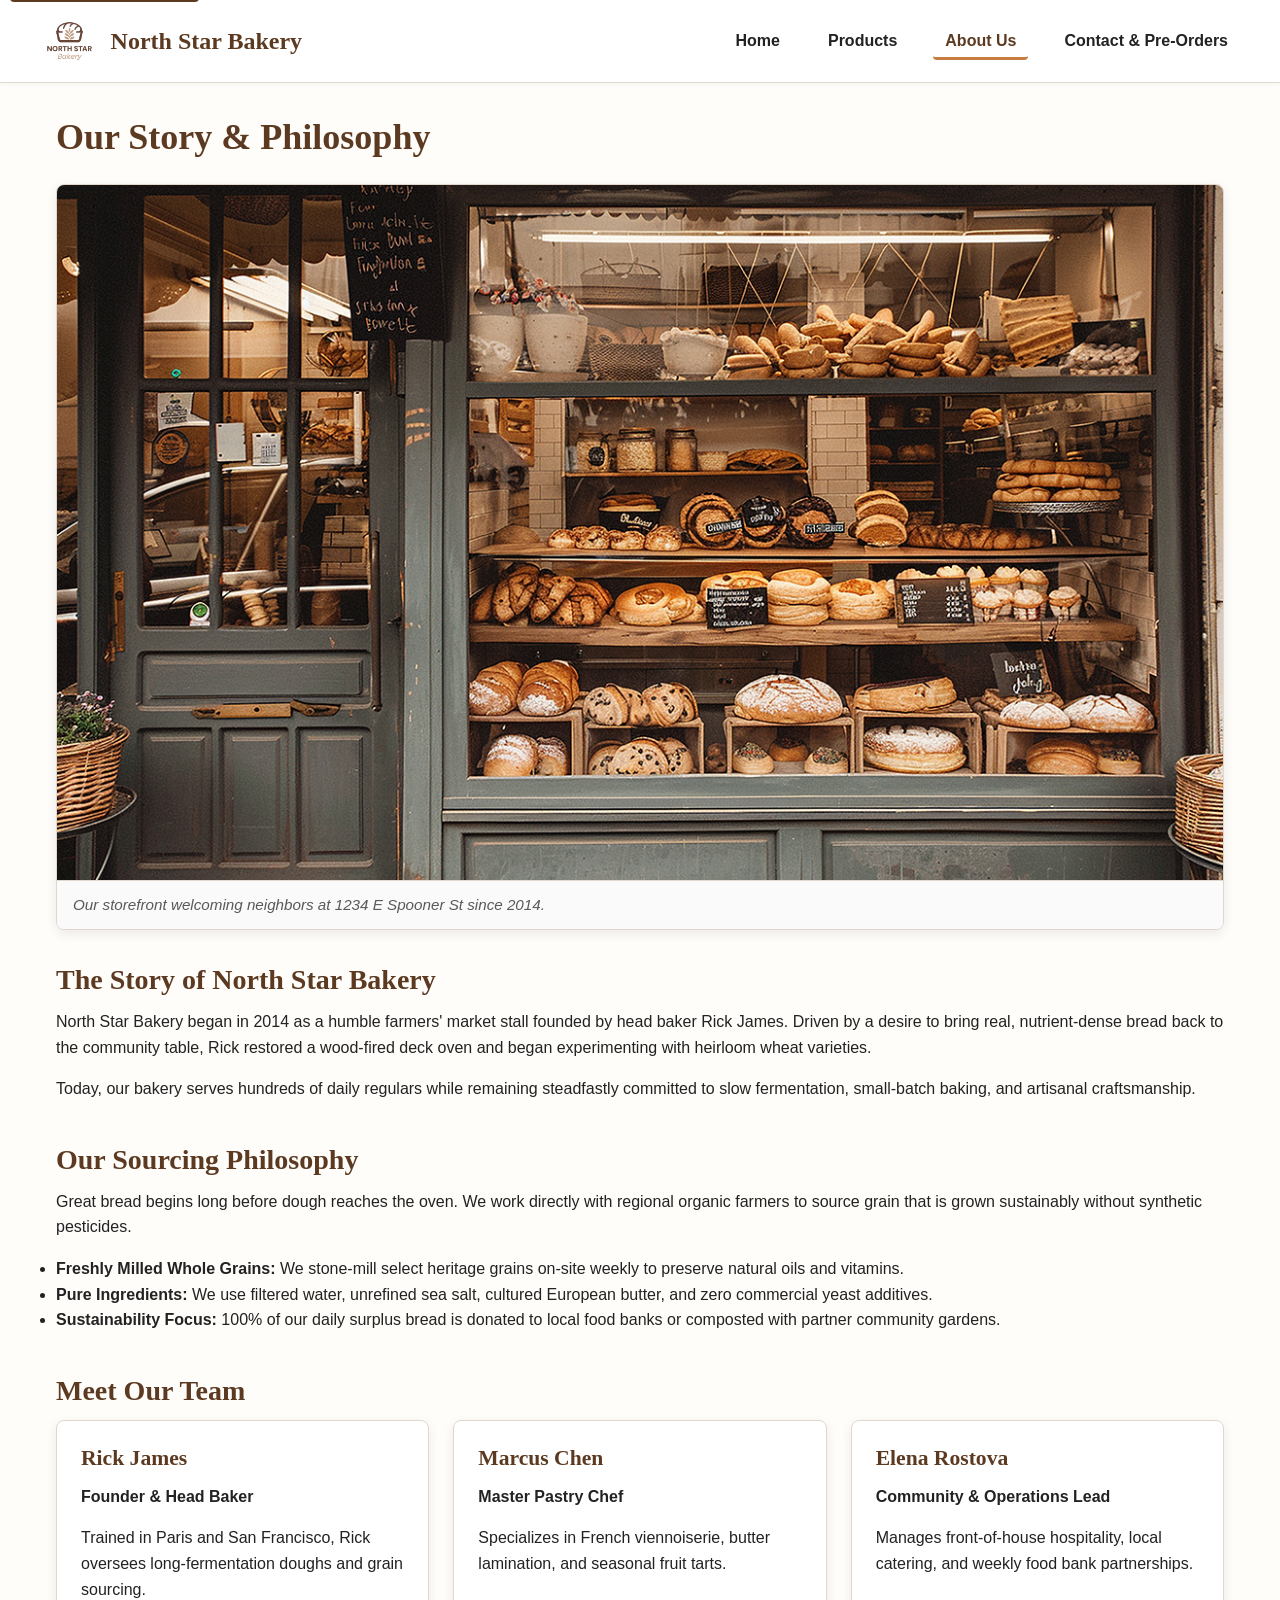
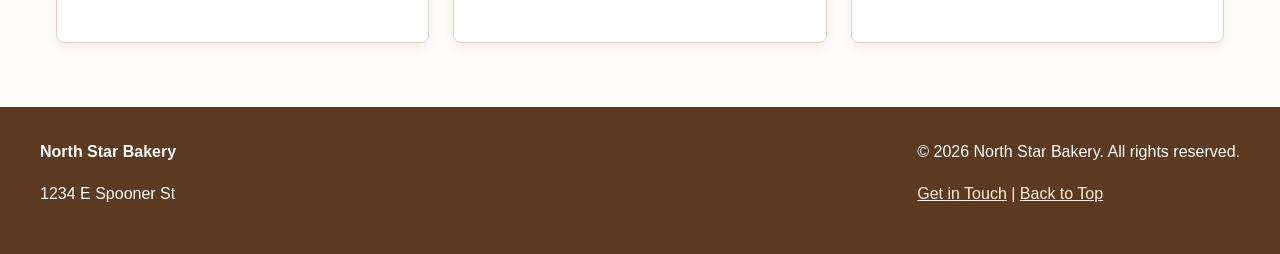
==== about.html @ e2e46b28 "initial commit" ====
<!DOCTYPE html>
<html lang="en">
<head>
  <meta charset="UTF-8">
  <meta name="viewport" content="width=device-width, initial-scale=1.0">
  <title>About Us - North Star Bakery</title>
  <meta name="description" content="Learn about our story, sourcing philosophy, and behind-the-scenes baking process at North Star Bakery.">
  <link rel="stylesheet" href="css/style.css">
</head>
<body>

<a href="#main-content" class="skip-link">Skip to main content</a>

<header class="site-header">
  <div class="header-container">
    <a href="index.html" class="brand-link">
      <img src="img/bakery-logo.png" alt="North Star Bakery logo" class="site-logo">
      <span>North Star Bakery</span>
    </a>
    <nav class="main-nav" aria-label="Main Navigation">
      <ul>
        <li><a href="index.html">Home</a></li>
        <li><a href="products.html">Products</a></li>
        <li><a href="about.html" aria-current="page">About Us</a></li>
        <li><a href="contact.html">Contact & Pre-Orders</a></li>
      </ul>
    </nav>
  </div>
</header>

<main id="main-content" class="main-content">

  <h1>Our Story & Philosophy</h1>

  <!-- Storefront Image Hero -->
  <figure style="margin-bottom: 2rem;">
    <img src="img/bakery-storefront.png" alt="Exterior storefront of North Star Bakery showing warm interior lights and wooden seating">
    <figcaption>Our storefront welcoming neighbors at 1234 E Spooner St since 2014.</figcaption>
  </figure>

  <!-- Story Section -->
  <section aria-labelledby="story-heading" style="margin-bottom: 2.5rem;">
    <h2 id="story-heading">The Story of North Star Bakery</h2>
    <p>North Star Bakery began in 2014 as a humble farmers' market stall founded by head baker Rick James. Driven by a desire to bring real, nutrient-dense bread back to the community table, Rick restored a wood-fired deck oven and began experimenting with heirloom wheat varieties.</p>
    <p>Today, our bakery serves hundreds of daily regulars while remaining steadfastly committed to slow fermentation, small-batch baking, and artisanal craftsmanship.</p>
  </section>

  <!-- Sourcing Philosophy -->
  <section aria-labelledby="sourcing-heading" style="margin-bottom: 2.5rem;">
    <h2 id="sourcing-heading">Our Sourcing Philosophy</h2>
    <p>Great bread begins long before dough reaches the oven. We work directly with regional organic farmers to source grain that is grown sustainably without synthetic pesticides.</p>
    <ul>
      <li><strong>Freshly Milled Whole Grains:</strong> We stone-mill select heritage grains on-site weekly to preserve natural oils and vitamins.</li>
      <li><strong>Pure Ingredients:</strong> We use filtered water, unrefined sea salt, cultured European butter, and zero commercial yeast additives.</li>
      <li><strong>Sustainability Focus:</strong> 100% of our daily surplus bread is donated to local food banks or composted with partner community gardens.</li>
    </ul>
  </section>

  <!-- Staff Highlights -->
  <section aria-labelledby="staff-heading" style="margin-top: 2.5rem;">
    <h2 id="staff-heading">Meet Our Team</h2>
    <div class="grid-3">

      <article class="card">
        <h3>Rick James</h3>
        <p><strong>Founder & Head Baker</strong></p>
        <p>Trained in Paris and San Francisco, Rick oversees long-fermentation doughs and grain sourcing.</p>
      </article>

      <article class="card">
        <h3>Marcus Chen</h3>
        <p><strong>Master Pastry Chef</strong></p>
        <p>Specializes in French viennoiserie, butter lamination, and seasonal fruit tarts.</p>
      </article>

      <article class="card">
        <h3>Elena Rostova</h3>
        <p><strong>Community & Operations Lead</strong></p>
        <p>Manages front-of-house hospitality, local catering, and weekly food bank partnerships.</p>
      </article>

    </div>
  </section>

</main>

<footer class="site-footer">
  <div class="footer-container">
    <div>
      <p><strong>North Star Bakery</strong></p>
      <p>1234 E Spooner St</p>
    </div>
    <div>
      <p>&copy; 2026 North Star Bakery. All rights reserved.</p>
      <p><a href="contact.html">Get in Touch</a> | <a href="#main-content">Back to Top</a></p>
    </div>
  </div>
</footer>

</body>
</html>
---- css/style.css ----
/* ==========================================================================
   Artisanal Bakery - Shared Accessible & Responsive Stylesheet
   ========================================================================== */

/* 1. CSS Custom Properties / Design Tokens */
:root {
  --color-primary: #5c3a21;        /* Deep Warm Brown - High Contrast */
  --color-primary-hover: #422917;
  --color-accent: #c87d40;         /* Golden Warm Crust */
  --color-accent-light: #fdf6ee;
  --color-text: #222222;           /* Off-black for optimal readability */
  --color-text-muted: #595959;
  --color-bg: #fffdfa;             /* Warm Cream Background */
  --color-card-bg: #ffffff;
  --color-border: #e2d7cd;
  --color-focus: #185adb;          /* High contrast accessible focus blue */

  --font-heading: 'Georgia', 'Times New Roman', serif;
  --font-body: -apple-system, BlinkMacSystemFont, 'Segoe UI', Roboto, Helvetica, Arial, sans-serif;

  --max-width: 1200px;
  --radius-sm: 4px;
  --radius-md: 8px;
  --shadow: 0 4px 12px rgba(0, 0, 0, 0.08);
}

/* 2. Global Resets & Base Styles */
*, *::before, *::after {
  box-sizing: border-box;
  margin: 0;
  padding: 0;
}

html {
  font-size: 100%;
  scroll-behavior: smooth;
}

body {
  font-family: var(--font-body);
  font-size: 1rem;
  line-height: 1.6;
  color: var(--color-text);
  background-color: var(--color-bg);
  min-height: 100vh;
  display: flex;
  flex-direction: column;
}

/* Accessible Focus States */
:focus-visible {
  outline: 3px solid var(--color-focus);
  outline-offset: 3px;
}

/* Skip Navigation Link for Screen Readers */
.skip-link {
  position: absolute;
  top: -40px;
  left: 10px;
  background: var(--color-primary);
  color: #ffffff;
  padding: 8px 16px;
  z-index: 1000;
  border-radius: var(--radius-sm);
  text-decoration: none;
  font-weight: bold;
  transition: top 0.2s ease;
}

.skip-link:focus {
  top: 10px;
}

/* 3. Typography & Headings */
h1, h2, h3, h4 {
  font-family: var(--font-heading);
  color: var(--color-primary);
  line-height: 1.25;
  margin-bottom: 0.75rem;
}

h1 { font-size: 2.25rem; }
h2 { font-size: 1.75rem; margin-top: 1.5rem; }
h3 { font-size: 1.35rem; }

p {
  margin-bottom: 1rem;
}

a {
  color: var(--color-primary);
  text-decoration: underline;
}

a:hover, a:focus {
  color: var(--color-accent);
}

img, video {
  max-width: 100%;
  height: auto;
  display: block;
}

/* 4. Layout Header & Navigation */
.site-header {
  background-color: #ffffff;
  border-bottom: 1px solid var(--color-border);
  padding: 1rem;
  position: sticky;
  top: 0;
  z-index: 100;
  box-shadow: 0 2px 4px rgba(0,0,0,0.03);
}

.header-container {
  max-width: var(--max-width);
  margin: 0 auto;
  display: flex;
  flex-wrap: wrap;
  align-items: center;
  justify-content: space-between;
  gap: 1rem;
}

.brand-link {
  display: flex;
  align-items: center;
  gap: 0.75rem;
  text-decoration: none;
  color: var(--color-primary);
  font-family: var(--font-heading);
  font-weight: bold;
  font-size: 1.5rem;
}

.site-logo {
  height: 50px;
  width: auto;
}

.main-nav ul {
  display: flex;
  list-style: none;
  gap: 1.5rem;
}

.main-nav a {
  text-decoration: none;
  font-weight: 600;
  padding: 0.5rem 0.75rem;
  border-radius: var(--radius-sm);
  color: var(--color-text);
  transition: background-color 0.2s, color 0.2s;
}

.main-nav a:hover,
.main-nav a:focus {
  background-color: var(--color-accent-light);
  color: var(--color-primary);
}

.main-nav a[aria-current="page"] {
  color: var(--color-primary);
  border-bottom: 3px solid var(--color-accent);
}

/* 5. Main Content Layout */
.main-content {
  flex: 1;
  max-width: var(--max-width);
  width: 100%;
  margin: 0 auto;
  padding: 2rem 1rem;
}

.hero-banner {
  background-color: var(--color-accent-light);
  padding: 2.5rem 1.5rem;
  border-radius: var(--radius-md);
  border: 1px solid var(--color-border);
  margin-bottom: 2rem;
  text-align: center;
}

/* 6. Media Components (<figure>, <picture>, Audio/Video) */
figure {
  margin: 1.5rem 0;
  background-color: var(--color-card-bg);
  border: 1px solid var(--color-border);
  border-radius: var(--radius-md);
  overflow: hidden;
  box-shadow: var(--shadow);
}

figure img {
  width: 100%;
  object-fit: cover;
}

figcaption {
  padding: 0.75rem 1rem;
  font-size: 0.95rem;
  color: var(--color-text-muted);
  font-style: italic;
  border-top: 1px solid var(--color-border);
  background-color: #fafafa;
}

.featured-picture-wrapper img {
  border-radius: var(--radius-md);
  box-shadow: var(--shadow);
  width: 100%;
  height: 350px;
  object-fit: cover;
}

.media-player-block {
  background: var(--color-card-bg);
  padding: 1.25rem;
  border-radius: var(--radius-md);
  border: 1px solid var(--color-border);
  margin: 1.5rem 0;
}

.media-player-block audio,
.media-player-block video {
  width: 100%;
  margin-top: 0.5rem;
  border-radius: var(--radius-sm);
}

/* 7. Grid & Cards (Products, Features) */
.grid-2 {
  display: grid;
  grid-template-columns: repeat(auto-fit, minmax(300px, 1fr));
  gap: 2rem;
  margin-bottom: 2rem;
}

.grid-3 {
  display: grid;
  grid-template-columns: repeat(auto-fit, minmax(280px, 1fr));
  gap: 1.5rem;
  margin-bottom: 2rem;
}

.card {
  background-color: var(--color-card-bg);
  border: 1px solid var(--color-border);
  border-radius: var(--radius-md);
  padding: 1.5rem;
  box-shadow: var(--shadow);
  display: flex;
  flex-direction: column;
}

.card img {
  border-radius: var(--radius-sm);
  margin-bottom: 1rem;
  height: 200px;
  width: 100%;
  object-fit: cover;
}

.price-range {
  display: inline-block;
  font-weight: bold;
  color: var(--color-primary);
  background-color: var(--color-accent-light);
  padding: 0.25rem 0.5rem;
  border-radius: var(--radius-sm);
  margin-top: auto;
  align-self: flex-start;
}

/* 8. Accessible Form Controls (contact.html) */
.form-container {
  background-color: var(--color-card-bg);
  border: 1px solid var(--color-border);
  border-radius: var(--radius-md);
  padding: 2rem;
  box-shadow: var(--shadow);
}

.form-group {
  margin-bottom: 1.25rem;
  display: flex;
  flex-direction: column;
}

.form-group label {
  font-weight: 600;
  margin-bottom: 0.35rem;
  color: var(--color-text);
}

.form-group label .required {
  color: #c00000;
}

.form-control {
  font-family: inherit;
  font-size: 1rem;
  padding: 0.75rem;
  border: 1px solid #767676;
  border-radius: var(--radius-sm);
  background-color: #ffffff;
}

.form-control:focus {
  border-color: var(--color-primary);
}

textarea.form-control {
  min-height: 120px;
  resize: vertical;
}

.btn-submit {
  background-color: var(--color-primary);
  color: #ffffff;
  font-size: 1.1rem;
  font-weight: bold;
  padding: 0.85rem 1.75rem;
  border: none;
  border-radius: var(--radius-sm);
  cursor: pointer;
  transition: background-color 0.2s;
  align-self: flex-start;
}

.btn-submit:hover,
.btn-submit:focus {
  background-color: var(--color-primary-hover);
}

/* 9. Footer */
.site-footer {
  background-color: var(--color-primary);
  color: #ffffff;
  padding: 2rem 1rem;
  margin-top: auto;
}

.footer-container {
  max-width: var(--max-width);
  margin: 0 auto;
  display: flex;
  flex-wrap: wrap;
  justify-content: space-between;
  gap: 1.5rem;
}

.footer-container a {
  color: #ffeedd;
}

.footer-container a:hover {
  color: #ffffff;
}

/* Responsive adjustments */
@media (max-width: 600px) {
  .header-container {
    flex-direction: column;
    align-items: flex-start;
  }
  .main-nav ul {
    flex-wrap: wrap;
    gap: 0.5rem;
  }
}
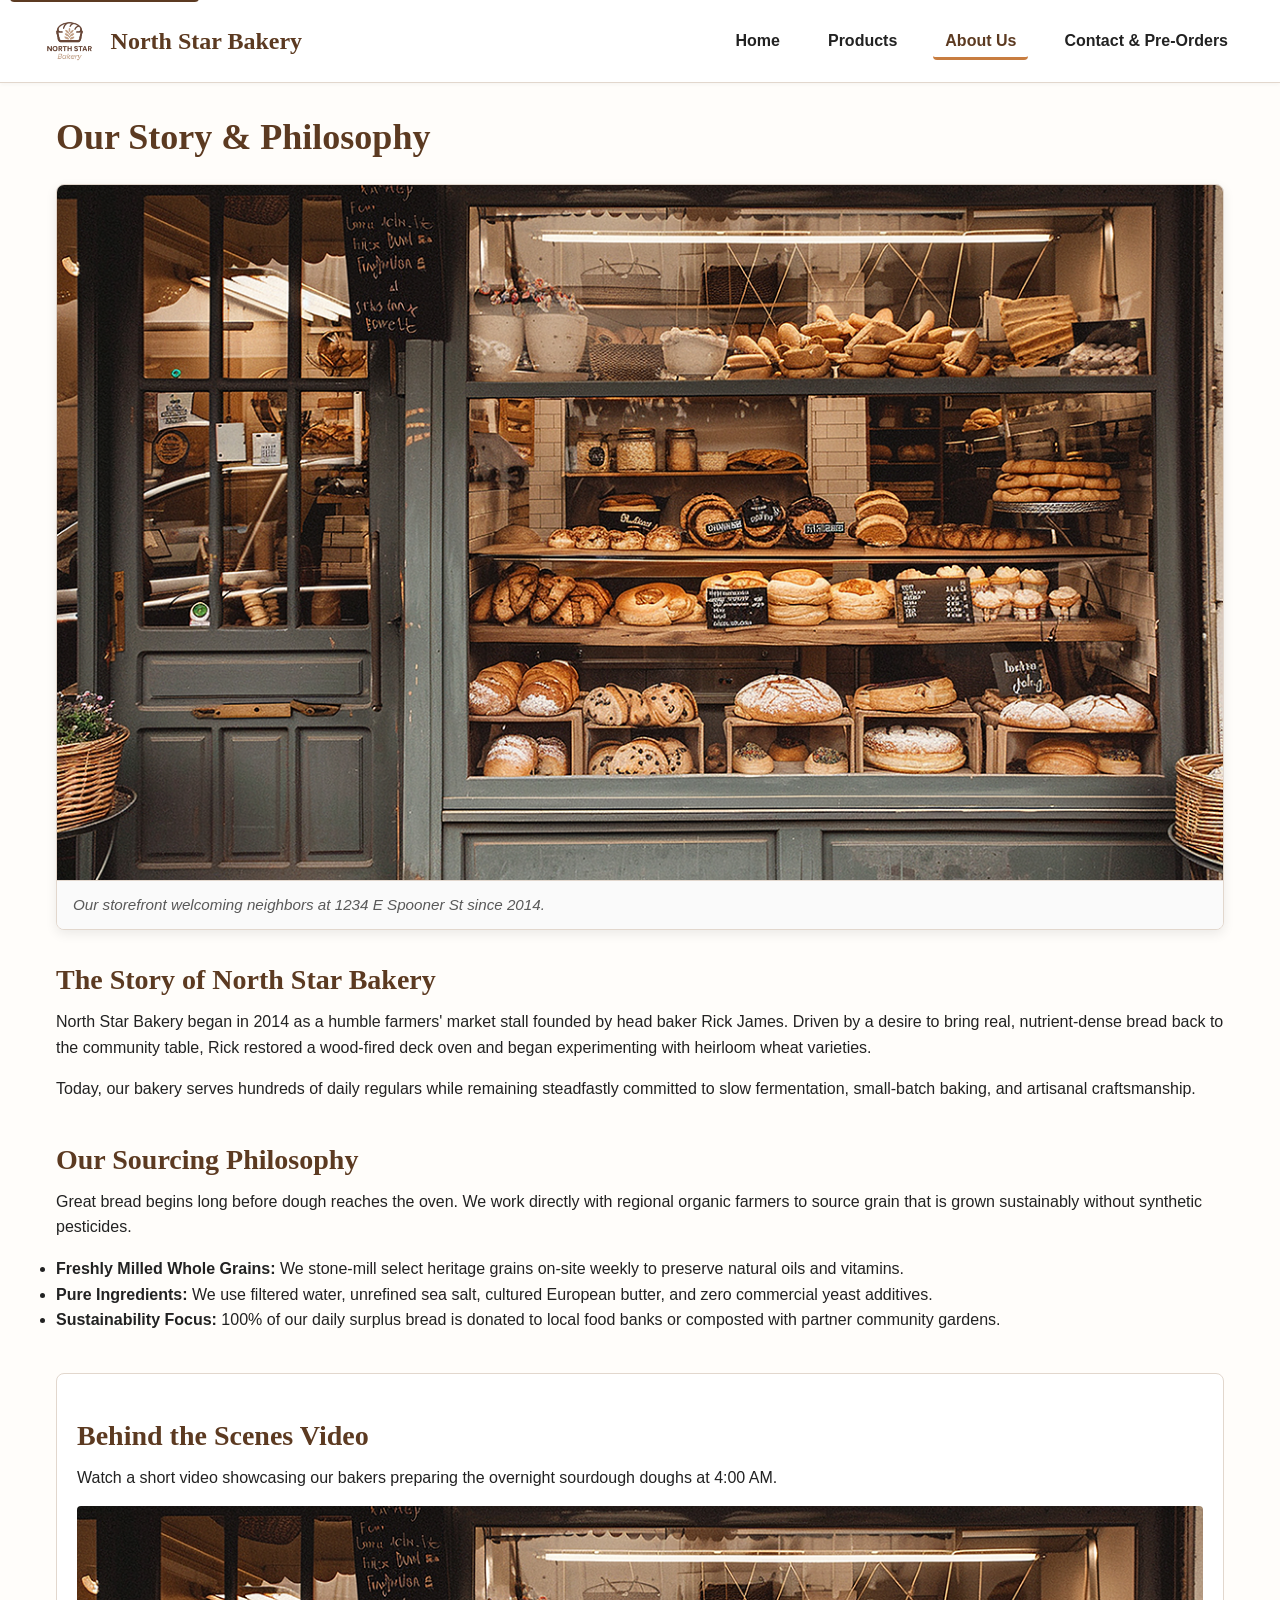
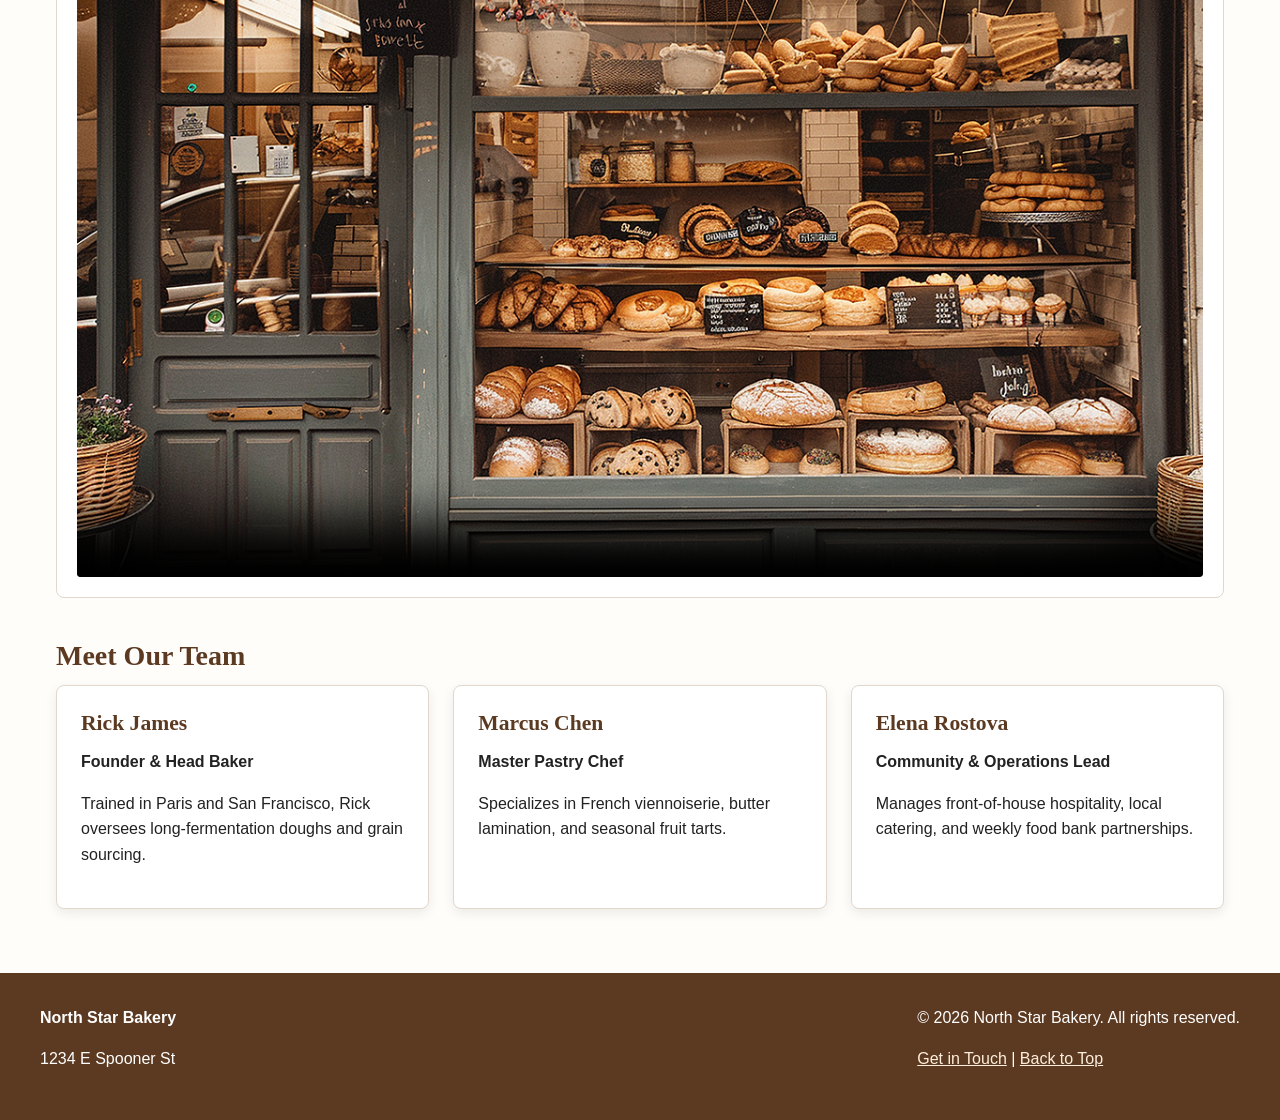
==== commit 3043a620: "fixing omitted video on about page" ====
--- a/about.html
+++ b/about.html
@@ -56,6 +56,16 @@
     </ul>
   </section>
 
+  <!-- Behind the Scenes Video Section with Fallback Text -->
+  <section aria-labelledby="video-heading" class="media-player-block">
+    <h2 id="video-heading">Behind the Scenes Video</h2>
+    <p>Watch a short video showcasing our bakers preparing the overnight sourdough doughs at 4:00 AM.</p>
+
+    <video controls poster="img/bakery-storefront.png" src="media/bakery-behind-scene.mp4">
+      <p>Your browser does not support HTML video. <strong>Video Description:</strong> A short documentary clip showing our head baker hand-shaping sourdough loaves, scoring crusts with a razor blade, and sliding them into a stone deck oven.</p>
+    </video>
+  </section>
+
   <!-- Staff Highlights -->
   <section aria-labelledby="staff-heading" style="margin-top: 2.5rem;">
     <h2 id="staff-heading">Meet Our Team</h2>
